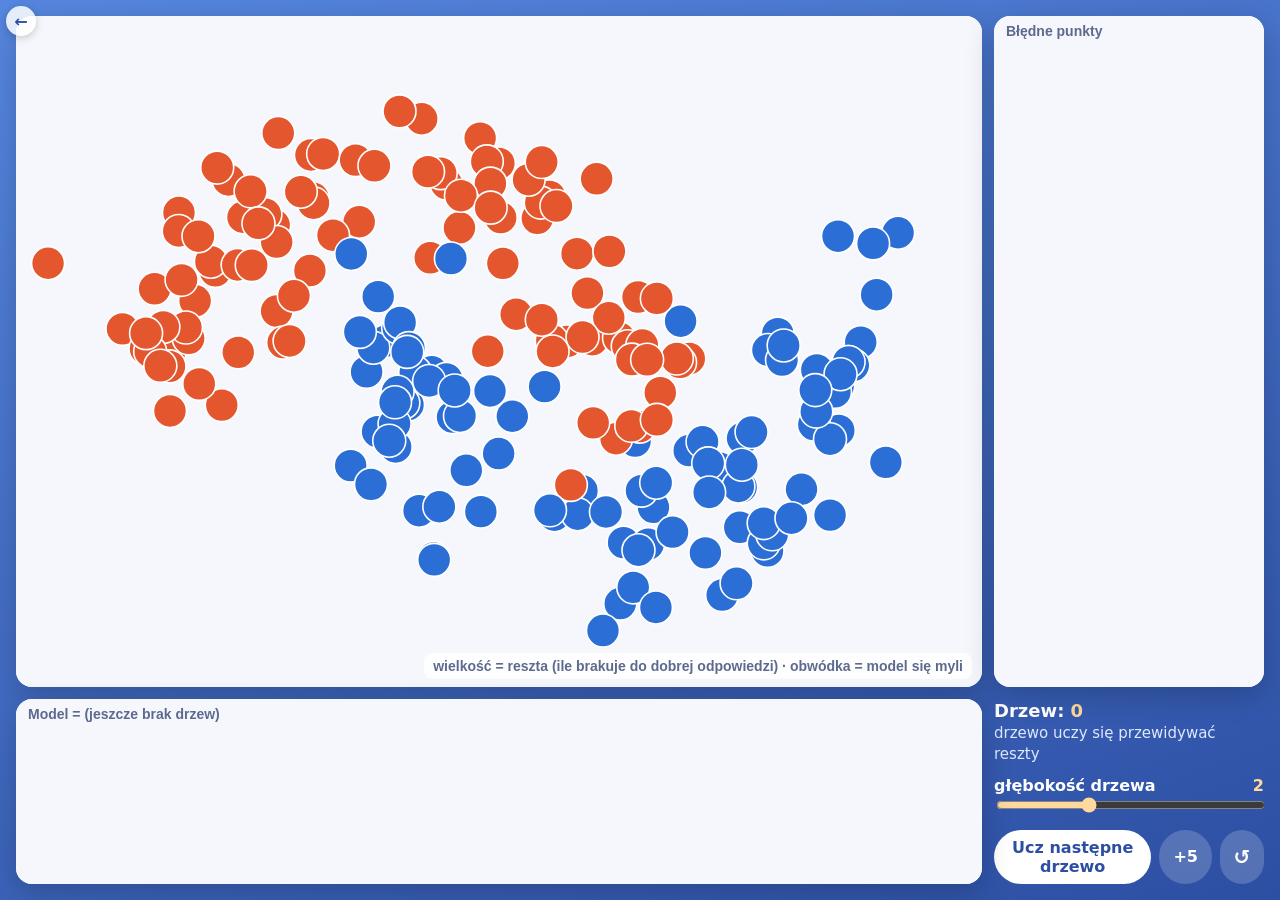
==== boosting/index.html @ 0fb537a9 "Initial commit: wizualizacje klasyfikacji i landing page" ====
<!DOCTYPE html><html lang="pl"><head><meta charset="utf-8"><meta name="viewport" content="width=device-width,initial-scale=1"><title>Boosting – reszty</title><link rel="stylesheet" href="tv.css"><link rel="stylesheet" href="bst.css">
<style>.grid{flex:1;min-width:0;display:grid;grid-template-columns:minmax(0,1fr) 270px;grid-template-rows:minmax(0,1fr) 185px;gap:12px}</style></head>
<body><a href="../index.html" title="Wszystkie wizualizacje" style="position:fixed;left:6px;top:6px;z-index:9;width:30px;height:30px;display:flex;align-items:center;justify-content:center;font:700 16px Inter,system-ui,sans-serif;color:#2d4fa3;background:#ffffffd9;border-radius:999px;text-decoration:none;box-shadow:0 2px 8px #0003">←</a><div class="app"><div class="grid">
<div class="card"><canvas id="c"></canvas></div>
<div class="card"><canvas id="er"></canvas></div>
<div class="card"><canvas id="th"></canvas></div>
<div class="corner"><div class="head" id="head"></div>
<div class="ctl2"><div class="r"><span>głębokość drzewa</span><b id="dv"></b></div><input id="dp" type="range" min="1" max="4" value="2"></div>
<div class="bar"><button id="go" class="on main">Ucz następne drzewo</button><button id="five">+5</button><button id="rst" class="rst" title="Od nowa">↺</button></div></div>
</div></div>
<script>window.MODE='B'</script><script src="common.js"></script><script src="eng.js"></script><script src="app.js"></script></body></html>
---- boosting/tv.css ----
*{box-sizing:border-box}
html,body{height:100%}
html{background:#2d4fa3}
body{margin:0;font-family:Inter,system-ui,sans-serif;color:#fff;background:linear-gradient(160deg,#5687e0,#2d4fa3);overflow:hidden}
.app{height:100vh;display:flex;gap:18px;padding:16px}
.stage{flex:1;min-width:0;height:100%}
canvas{display:block;width:100%;height:100%;border-radius:16px;box-shadow:0 8px 30px #0003;touch-action:none}
.tree{flex:1;min-width:0;height:100%;background:#fff;border-radius:16px;box-shadow:0 8px 30px #0003;padding:10px;display:flex;align-items:center}
.tree svg{width:100%;height:100%}
.side{width:290px;display:flex;flex-direction:column;justify-content:center;gap:24px}
.side h1{margin:0;font-size:34px}
.ctl{display:flex;flex-direction:column;gap:6px}
.ctl .r{display:flex;justify-content:space-between;font-size:26px;font-weight:600}
.ctl .r b{color:#ffd89d}
.ctl input{width:100%;height:8px;accent-color:#ffd89d}
.bar{display:flex;flex-direction:column;gap:10px}
button{font:inherit;font-size:20px;font-weight:600;padding:12px 20px;border-radius:999px;border:0;background:#ffffff30;color:#fff;cursor:pointer}
button.on{background:#fff;color:#2d4fa3}
.pred{font-size:40px;font-weight:700;text-align:center;padding:14px;border-radius:16px;background:#fff;box-shadow:0 4px 14px #0002}
@media(max-width:900px){.app{flex-direction:column}.side{width:auto;flex-direction:row;flex-wrap:wrap;align-items:center;justify-content:center;gap:12px}.side h1{display:none}.ctl{flex:1;min-width:200px}.bar{flex-direction:row}.stage,.tree{height:auto;flex:1}}
---- boosting/bst.css ----
.card{background:#f5f7fd;border-radius:16px;box-shadow:0 8px 30px #0003;overflow:hidden;min-height:0;position:relative}
.card canvas{box-shadow:none;border-radius:0;background:transparent}
.ttl{position:absolute;left:10px;top:8px;background:#ffffffe0;padding:2px 8px;border-radius:7px;font-size:15px;font-weight:700;color:#5d6a8e;pointer-events:none}
.corner{display:flex;flex-direction:column;justify-content:space-between;gap:8px;min-height:0;overflow:hidden}
.head{font-size:18px;font-weight:600;line-height:1.35}.head b{color:#ffd89d}.head small{display:block;font-size:15px;font-weight:500;color:#dfe8ff}
.corner .bar{flex-direction:row;gap:8px;flex-wrap:wrap}.corner button{padding:8px 14px;font-size:16px}.corner .rst{flex:0 0 44px;padding:8px 0;font-size:20px}.corner .main{flex:1}
.ctl2 .r{display:flex;justify-content:space-between;font-size:16px;font-weight:600}.ctl2 .r b{color:#ffd89d}.ctl2 input{width:100%;accent-color:#ffd89d}
button:disabled{opacity:.45;cursor:default}
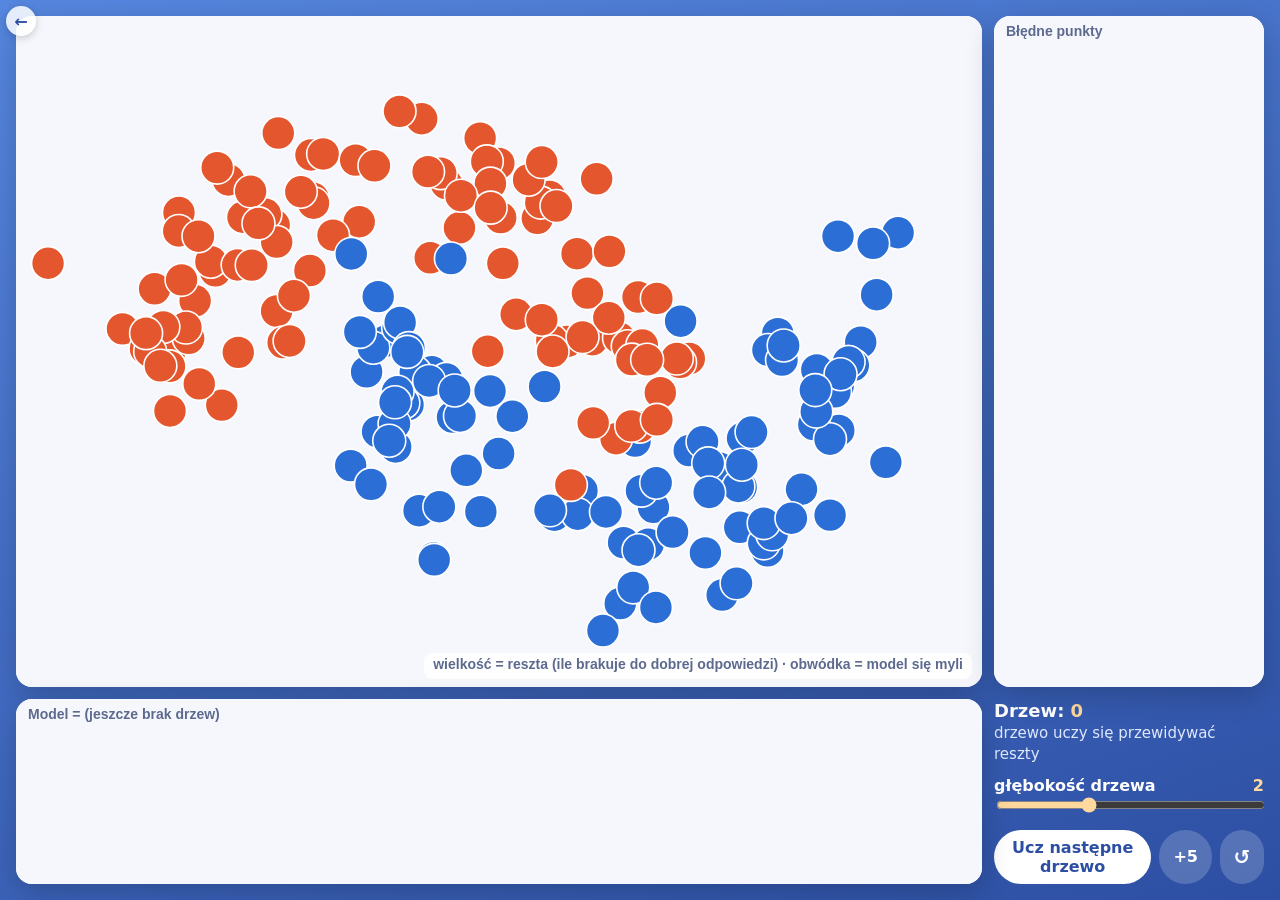
==== commit 4bc39974: "Dostosowanie wizualizacji do telefonów Na ekranach do 900px podstrony mają pionowy, przewijalny ukła" ====
--- a/boosting/index.html
+++ b/boosting/index.html
@@ -1,5 +1,16 @@
 <!DOCTYPE html><html lang="pl"><head><meta charset="utf-8"><meta name="viewport" content="width=device-width,initial-scale=1"><title>Boosting – reszty</title><link rel="stylesheet" href="tv.css"><link rel="stylesheet" href="bst.css">
-<style>.grid{flex:1;min-width:0;display:grid;grid-template-columns:minmax(0,1fr) 270px;grid-template-rows:minmax(0,1fr) 185px;gap:12px}</style></head>
+<style>.grid{flex:1;min-width:0;display:grid;grid-template-columns:minmax(0,1fr) 270px;grid-template-rows:minmax(0,1fr) 185px;gap:12px}
+@media(max-width:900px){html,body{height:auto}body{overflow-x:hidden;overflow-y:auto}
+.app{display:block;height:auto;min-height:100vh;padding:46px 10px 20px}
+.grid{display:flex;flex-direction:column;gap:10px}
+.grid>.card:nth-child(1){order:1;height:clamp(300px,92vw,600px)}
+.grid>.corner{order:2;gap:12px;overflow:visible}
+.grid>.card:nth-child(3){order:3;height:130px}
+.grid>.card:nth-child(2){order:4;height:190px}
+.head{font-size:17px}.ctl2 .r{font-size:17px}.ctl2 input{height:28px}
+.corner .bar{gap:10px}.corner button{padding:11px 14px;font-size:17px}.corner .rst{flex:0 0 52px}
+#c,#th,#er{touch-action:pan-y}}
+</style></head>
 <body><a href="../index.html" title="Wszystkie wizualizacje" style="position:fixed;left:6px;top:6px;z-index:9;width:30px;height:30px;display:flex;align-items:center;justify-content:center;font:700 16px Inter,system-ui,sans-serif;color:#2d4fa3;background:#ffffffd9;border-radius:999px;text-decoration:none;box-shadow:0 2px 8px #0003">←</a><div class="app"><div class="grid">
 <div class="card"><canvas id="c"></canvas></div>
 <div class="card"><canvas id="er"></canvas></div>
